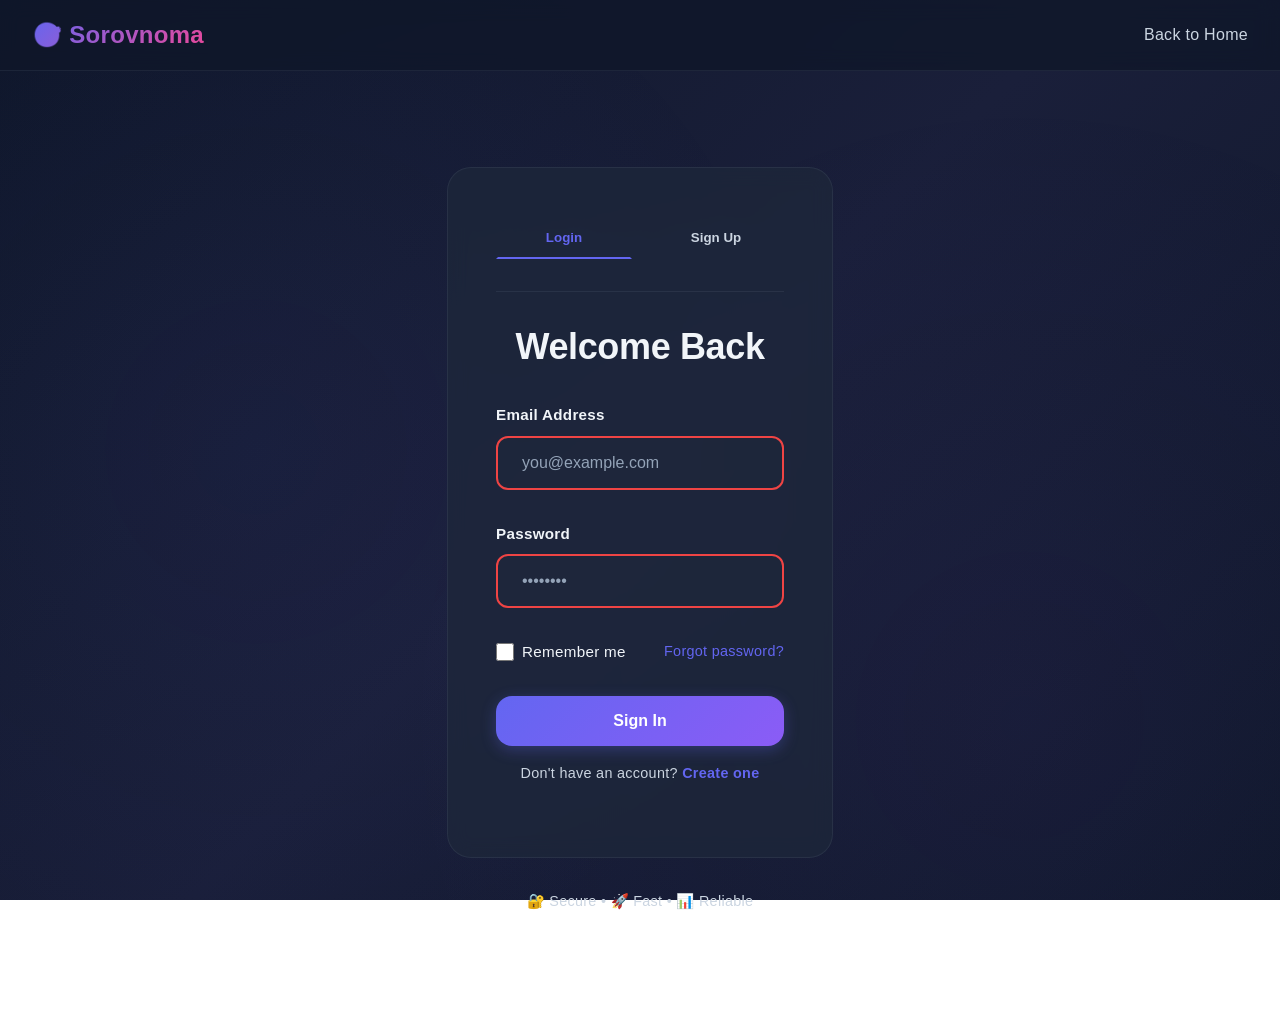
==== auth.html @ db1a95a3 "Add core survey application with authentication and state management" ====
<!DOCTYPE html>
<html lang="en">
<head>
  <meta charset="UTF-8" />
  <meta name="viewport" content="width=device-width, initial-scale=1.0" />
  <title>Login / Sign Up - Sorovnoma</title>
  <link rel="stylesheet" href="styles.css" />
</head>
<body>
  <!-- Navigation -->
  <nav>
    <div class="nav-container">
      <div class="nav-logo">🎯 Sorovnoma</div>
      <div style="flex: 1"></div>
      <a href="index.html" class="nav-link">Back to Home</a>
    </div>
  </nav>

  <!-- Main Content -->
  <main class="page" style="display: flex; align-items: center; justify-content: center; min-height: calc(100vh - 200px)">
    <div style="width: 100%; max-width: 450px; padding: 2rem">
      <!-- Auth Container -->
      <div class="glass" style="padding: 3rem; border-radius: 24px">
        <!-- Tabs -->
        <div
          style="
            display: grid;
            grid-template-columns: 1fr 1fr;
            gap: 1rem;
            margin-bottom: 2rem;
            padding-bottom: 2rem;
            border-bottom: 1px solid rgba(148, 163, 184, 0.1);
          "
        >
          <button
            class="btn-tab active"
            id="tab-login"
            onclick="switchTab('login')"
            style="
              background: transparent;
              border: 2px solid transparent;
              border-bottom: 2px solid var(--primary);
              color: var(--primary);
              padding: 0.75rem;
              font-weight: 600;
              transition: all var(--transition-base);
            "
          >
            Login
          </button>
          <button
            class="btn-tab"
            id="tab-signup"
            onclick="switchTab('signup')"
            style="
              background: transparent;
              border: 2px solid transparent;
              color: var(--text-secondary);
              padding: 0.75rem;
              font-weight: 600;
              transition: all var(--transition-base);
            "
          >
            Sign Up
          </button>
        </div>

        <!-- Login Form -->
        <form id="login-form" class="auth-form" style="display: block">
          <h2 style="text-align: center; margin-bottom: 2rem">Welcome Back</h2>

          <div class="form-group">
            <label>Email Address</label>
            <input
              type="email"
              id="login-email"
              data-field="login-email"
              placeholder="you@example.com"
              required
            />
            <div class="form-error"></div>
          </div>

          <div class="form-group">
            <label>Password</label>
            <input
              type="password"
              id="login-password"
              data-field="login-password"
              placeholder="••••••••"
              required
            />
            <div class="form-error"></div>
          </div>

          <div style="display: flex; justify-content: space-between; align-items: center; margin-bottom: 2rem">
            <label style="display: flex; align-items: center; margin: 0; font-weight: 400">
              <input
                type="checkbox"
                id="remember-me"
                style="width: 18px; height: 18px; margin-right: 0.5rem"
              />
              Remember me
            </label>
            <a href="#" style="font-size: 0.9rem; color: var(--primary)">Forgot password?</a>
          </div>

          <button type="submit" class="btn btn-primary" style="width: 100%; margin-bottom: 1rem">
            Sign In
          </button>

          <p style="text-align: center; color: var(--text-secondary); font-size: 0.9rem">
            Don't have an account?
            <a href="#" onclick="switchTab('signup')" style="color: var(--primary); font-weight: 600">
              Create one
            </a>
          </p>
        </form>

        <!-- Signup Form -->
        <form id="signup-form" class="auth-form" style="display: none">
          <h2 style="text-align: center; margin-bottom: 2rem">Create Account</h2>

          <div class="form-group">
            <label>Full Name</label>
            <input
              type="text"
              id="signup-fullname"
              data-field="signup-fullname"
              placeholder="John Doe"
              required
            />
            <div class="form-error"></div>
          </div>

          <div class="form-group">
            <label>Email Address</label>
            <input
              type="email"
              id="signup-email"
              data-field="signup-email"
              placeholder="you@example.com"
              required
            />
            <div class="form-error"></div>
          </div>

          <div class="form-group">
            <label>Password</label>
            <input
              type="password"
              id="signup-password"
              data-field="signup-password"
              placeholder="••••••••"
              required
            />
            <div class="password-strength">
              <div class="password-strength-bar" id="password-strength-bar"></div>
            </div>
            <div class="password-strength-text" id="password-strength-text">
              At least 8 characters
            </div>
            <div class="form-error"></div>
          </div>

          <div class="form-group">
            <label>Confirm Password</label>
            <input
              type="password"
              id="signup-confirm"
              data-field="signup-confirm"
              placeholder="••••••••"
              required
            />
            <div class="form-error"></div>
          </div>

          <div style="display: flex; align-items: flex-start; gap: 0.75rem; margin-bottom: 2rem">
            <input
              type="checkbox"
              id="terms"
              style="width: 18px; height: 18px; margin-top: 2px; flex-shrink: 0"
              required
            />
            <label style="font-weight: 400; margin: 0">
              I agree to the Terms of Service and Privacy Policy
            </label>
          </div>

          <button type="submit" class="btn btn-primary" style="width: 100%; margin-bottom: 1rem">
            Create Account
          </button>

          <p style="text-align: center; color: var(--text-secondary); font-size: 0.9rem">
            Already have an account?
            <a href="#" onclick="switchTab('login')" style="color: var(--primary); font-weight: 600">
              Sign in
            </a>
          </p>
        </form>
      </div>

      <!-- Trust Indicators -->
      <div style="margin-top: 2rem; text-align: center; color: var(--text-tertiary); font-size: 0.9rem">
        <p>🔐 Secure • 🚀 Fast • 📊 Reliable</p>
      </div>
    </div>
  </main>

  <!-- Modal -->
  <div id="modal-overlay" class="modal-overlay"></div>

  <script src="app.js"></script>
  <script>
    // Tab switching
    function switchTab(tab) {
      // Update buttons
      const loginTab = document.getElementById('tab-login');
      const signupTab = document.getElementById('tab-signup');

      if (tab === 'login') {
        loginTab.style.borderBottomColor = 'var(--primary)';
        loginTab.style.color = 'var(--primary)';
        signupTab.style.borderBottomColor = 'transparent';
        signupTab.style.color = 'var(--text-secondary)';

        document.getElementById('login-form').style.display = 'block';
        document.getElementById('signup-form').style.display = 'none';
      } else {
        loginTab.style.borderBottomColor = 'transparent';
        loginTab.style.color = 'var(--text-secondary)';
        signupTab.style.borderBottomColor = 'var(--primary)';
        signupTab.style.color = 'var(--primary)';

        document.getElementById('login-form').style.display = 'none';
        document.getElementById('signup-form').style.display = 'block';
      }

      FormValidator.clearErrors();
    }

    // Password strength indicator
    document.getElementById('signup-password')?.addEventListener('input', (e) => {
      const password = e.target.value;
      const strength = Auth.getPasswordStrength(password);
      const bar = document.getElementById('password-strength-bar');
      const text = document.getElementById('password-strength-text');

      bar.classList.remove('weak', 'fair', 'strong');
      bar.classList.add(strength);

      if (strength === 'weak') {
        text.textContent = 'Password is weak';
      } else if (strength === 'fair') {
        text.textContent = 'Password is fair - add numbers or symbols for stronger password';
      } else {
        text.textContent = 'Password is strong';
      }
    });

    // Login form submission
    document.getElementById('login-form').addEventListener('submit', (e) => {
      e.preventDefault();
      FormValidator.clearErrors();

      const email = document.getElementById('login-email').value;
      const password = document.getElementById('login-password').value;

      const result = Auth.signin(email, password);

      if (result.success) {
        Toast.success('Logged in successfully! Redirecting...');
        setTimeout(() => {
          const returnUrl = AppState.returnUrl;
          sessionStorage.removeItem('returnUrl');
          window.location.href = returnUrl || 'index.html';
        }, 500);
      } else {
        Object.entries(result.errors).forEach(([field, message]) => {
          FormValidator.showError(field === 'email' ? 'login-email' : 'login-password', message);
        });
      }
    });

    // Signup form submission
    document.getElementById('signup-form').addEventListener('submit', (e) => {
      e.preventDefault();
      FormValidator.clearErrors();

      const fullName = document.getElementById('signup-fullname').value;
      const email = document.getElementById('signup-email').value;
      const password = document.getElementById('signup-password').value;
      const confirmPassword = document.getElementById('signup-confirm').value;

      // Validate password match
      if (password !== confirmPassword) {
        FormValidator.showError('signup-confirm', 'Passwords do not match');
        return;
      }

      // Validate terms
      if (!document.getElementById('terms').checked) {
        Toast.error('Please agree to the Terms of Service');
        return;
      }

      const result = Auth.signup(fullName, email, password);

      if (result.success) {
        Toast.success('Account created successfully! Redirecting...');
        setTimeout(() => {
          const returnUrl = AppState.returnUrl;
          sessionStorage.removeItem('returnUrl');
          window.location.href = returnUrl || 'index.html';
        }, 500);
      } else {
        Object.entries(result.errors).forEach(([field, message]) => {
          FormValidator.showError(`signup-${field}`, message);
        });
      }
    });

    // Initialize
    window.addEventListener('load', () => {
      updateNavbar();
    });
  </script>
</body>
</html>
---- styles.css ----
/* ====================================
   SURVEY APP - VANILLA CSS
   Premium Glassmorphism Design
   ==================================== */

:root {
  /* Colors */
  --primary: #6366f1;
  --primary-dark: #4f46e5;
  --secondary: #8b5cf6;
  --accent: #ec4899;
  --accent-neon: #00ff88;
  --dark-bg: #0f172a;
  --dark-bg-secondary: #1e293b;
  --dark-card: #1a2332;
  --dark-border: #334155;
  --text-primary: #f1f5f9;
  --text-secondary: #cbd5e1;
  --text-tertiary: #94a3b8;
  --success: #10b981;
  --error: #ef4444;
  --warning: #f59e0b;

  /* Spacing */
  --spacing-xs: 0.5rem;
  --spacing-sm: 1rem;
  --spacing-md: 1.5rem;
  --spacing-lg: 2rem;
  --spacing-xl: 3rem;
  --spacing-2xl: 4rem;

  /* Border Radius */
  --radius-sm: 8px;
  --radius-md: 12px;
  --radius-lg: 16px;
  --radius-xl: 20px;
  --radius-2xl: 24px;

  /* Shadows */
  --shadow-sm: 0 1px 2px rgba(0, 0, 0, 0.3);
  --shadow-md: 0 4px 6px rgba(0, 0, 0, 0.4);
  --shadow-lg: 0 10px 15px rgba(0, 0, 0, 0.5);
  --shadow-xl: 0 20px 25px rgba(0, 0, 0, 0.6);
  --shadow-glow: 0 0 30px rgba(99, 102, 241, 0.3);

  /* Transitions */
  --transition-fast: 150ms ease;
  --transition-base: 300ms ease;
  --transition-slow: 500ms ease;
}

/* ====================================
   RESET & BASE STYLES
   ==================================== */

* {
  margin: 0;
  padding: 0;
  box-sizing: border-box;
}

html {
  scroll-behavior: smooth;
}

body {
  font-family: -apple-system, BlinkMacSystemFont, 'Segoe UI', Roboto, Oxygen,
    Ubuntu, Cantarell, 'Fira Sans', 'Droid Sans', sans-serif;
  background: linear-gradient(135deg, #0f172a 0%, #1a1f3a 50%, #0f172a 100%);
  background-attachment: fixed;
  color: var(--text-primary);
  line-height: 1.6;
  letter-spacing: 0.3px;
  -webkit-font-smoothing: antialiased;
  -moz-osx-font-smoothing: grayscale;
}

/* Subtle texture overlay */
body::before {
  content: '';
  position: fixed;
  top: 0;
  left: 0;
  width: 100%;
  height: 100%;
  background-image: 
    radial-gradient(circle at 20% 50%, rgba(99, 102, 241, 0.05) 0%, transparent 50%),
    radial-gradient(circle at 80% 80%, rgba(139, 92, 246, 0.05) 0%, transparent 50%);
  pointer-events: none;
  z-index: 0;
}

a {
  color: var(--primary);
  text-decoration: none;
  transition: color var(--transition-base);
}

a:hover {
  color: var(--accent);
}

button {
  font-family: inherit;
  cursor: pointer;
  border: none;
  transition: all var(--transition-base);
}

/* ====================================
   TYPOGRAPHY
   ==================================== */

h1 {
  font-size: 3rem;
  font-weight: 700;
  letter-spacing: -0.02em;
  line-height: 1.2;
  margin-bottom: var(--spacing-lg);
}

h2 {
  font-size: 2.25rem;
  font-weight: 700;
  letter-spacing: -0.01em;
  line-height: 1.3;
  margin-bottom: var(--spacing-md);
}

h3 {
  font-size: 1.5rem;
  font-weight: 600;
  margin-bottom: var(--spacing-sm);
}

h4 {
  font-size: 1.25rem;
  font-weight: 600;
  margin-bottom: var(--spacing-sm);
}

p {
  color: var(--text-secondary);
  margin-bottom: var(--spacing-md);
}

/* ====================================
   GLASS MORPHISM COMPONENT
   ==================================== */

.glass {
  background: rgba(30, 41, 59, 0.7);
  backdrop-filter: blur(10px);
  -webkit-backdrop-filter: blur(10px);
  border: 1px solid rgba(148, 163, 184, 0.1);
  border-radius: var(--radius-xl);
}

.glass-sm {
  background: rgba(30, 41, 59, 0.6);
  backdrop-filter: blur(8px);
  -webkit-backdrop-filter: blur(8px);
  border: 1px solid rgba(148, 163, 184, 0.08);
  border-radius: var(--radius-lg);
}

/* ====================================
   BUTTONS
   ==================================== */

.btn {
  padding: var(--spacing-sm) var(--spacing-lg);
  border-radius: var(--radius-lg);
  font-weight: 600;
  font-size: 1rem;
  transition: all var(--transition-base);
  position: relative;
  overflow: hidden;
  display: inline-block;
}

.btn::before {
  content: '';
  position: absolute;
  top: 50%;
  left: 50%;
  width: 0;
  height: 0;
  border-radius: 50%;
  background: rgba(255, 255, 255, 0.2);
  transform: translate(-50%, -50%);
  transition: width var(--transition-base), height var(--transition-base);
}

.btn:active::before {
  width: 300px;
  height: 300px;
}

.btn-primary {
  background: linear-gradient(135deg, var(--primary) 0%, var(--secondary) 100%);
  color: white;
  box-shadow: 0 4px 15px rgba(99, 102, 241, 0.3);
}

.btn-primary:hover {
  transform: translateY(-2px);
  box-shadow: 0 8px 20px rgba(99, 102, 241, 0.5);
}

.btn-secondary {
  background: transparent;
  color: var(--primary);
  border: 2px solid var(--primary);
}

.btn-secondary:hover {
  background: rgba(99, 102, 241, 0.1);
  border-color: var(--secondary);
  color: var(--secondary);
}

.btn-small {
  padding: var(--spacing-xs) var(--spacing-md);
  font-size: 0.875rem;
}

.btn:disabled {
  opacity: 0.5;
  cursor: not-allowed;
}

/* ====================================
   NAVBAR
   ==================================== */

nav {
  position: sticky;
  top: 0;
  z-index: 1000;
  background: rgba(15, 23, 42, 0.8);
  backdrop-filter: blur(10px);
  -webkit-backdrop-filter: blur(10px);
  border-bottom: 1px solid rgba(148, 163, 184, 0.1);
  padding: var(--spacing-sm) var(--spacing-lg);
}

.nav-container {
  max-width: 1280px;
  margin: 0 auto;
  display: flex;
  justify-content: space-between;
  align-items: center;
}

.nav-logo {
  font-size: 1.5rem;
  font-weight: 700;
  background: linear-gradient(135deg, var(--primary) 0%, var(--accent) 100%);
  -webkit-background-clip: text;
  -webkit-text-fill-color: transparent;
  background-clip: text;
  cursor: pointer;
}

.nav-links {
  display: flex;
  gap: var(--spacing-lg);
  list-style: none;
}

.nav-link {
  color: var(--text-secondary);
  font-weight: 500;
  transition: color var(--transition-base);
  cursor: pointer;
}

.nav-link:hover,
.nav-link.active {
  color: var(--primary);
}

.nav-auth {
  display: flex;
  gap: var(--spacing-md);
}

/* ====================================
   CONTAINER & LAYOUT
   ==================================== */

.container {
  max-width: 1280px;
  margin: 0 auto;
  padding: 0 var(--spacing-lg);
}

.page {
  min-height: 100vh;
  padding-top: var(--spacing-2xl);
  padding-bottom: var(--spacing-2xl);
  position: relative;
  z-index: 1;
}

section {
  margin-bottom: var(--spacing-2xl);
}

/* ====================================
   HERO SECTION
   ==================================== */

.hero {
  text-align: center;
  padding: var(--spacing-2xl) 0;
  animation: fadeInDown 0.8s ease-out;
}

.hero h1 {
  background: linear-gradient(135deg, var(--text-primary) 0%, var(--primary) 100%);
  -webkit-background-clip: text;
  -webkit-text-fill-color: transparent;
  background-clip: text;
  margin-bottom: var(--spacing-md);
}

.hero p {
  font-size: 1.25rem;
  color: var(--text-secondary);
  max-width: 600px;
  margin: 0 auto var(--spacing-xl);
}

.hero-buttons {
  display: flex;
  gap: var(--spacing-md);
  justify-content: center;
  flex-wrap: wrap;
}

/* ====================================
   CARDS
   ==================================== */

.card {
  padding: var(--spacing-lg);
  border-radius: var(--radius-xl);
  transition: all var(--transition-base);
  animation: fadeInUp 0.6s ease-out;
}

.card-glass {
  background: rgba(30, 41, 59, 0.5);
  backdrop-filter: blur(10px);
  -webkit-backdrop-filter: blur(10px);
  border: 1px solid rgba(148, 163, 184, 0.1);
}

.card:hover {
  transform: translateY(-8px);
  border-color: rgba(99, 102, 241, 0.3);
  box-shadow: var(--shadow-glow);
}

.card-icon {
  width: 48px;
  height: 48px;
  background: linear-gradient(135deg, var(--primary) 0%, var(--secondary) 100%);
  border-radius: var(--radius-lg);
  display: flex;
  align-items: center;
  justify-content: center;
  margin-bottom: var(--spacing-md);
  font-size: 1.5rem;
}

/* ====================================
   FORMS & INPUTS
   ==================================== */

.form-group {
  margin-bottom: var(--spacing-lg);
}

label {
  display: block;
  margin-bottom: var(--spacing-xs);
  font-weight: 600;
  color: var(--text-primary);
  font-size: 0.95rem;
}

input,
select,
textarea {
  width: 100%;
  padding: var(--spacing-sm) var(--spacing-md);
  background: rgba(30, 41, 59, 0.4);
  border: 2px solid rgba(148, 163, 184, 0.2);
  border-radius: var(--radius-md);
  color: var(--text-primary);
  font-size: 1rem;
  transition: all var(--transition-base);
  font-family: inherit;
}

input::placeholder,
textarea::placeholder {
  color: var(--text-tertiary);
}

input:focus,
select:focus,
textarea:focus {
  outline: none;
  border-color: var(--primary);
  background: rgba(99, 102, 241, 0.1);
  box-shadow: 0 0 0 3px rgba(99, 102, 241, 0.1);
}

input:invalid {
  border-color: var(--error);
}

/* ====================================
   FORM VALIDATION
   ==================================== */

.form-error {
  color: var(--error);
  font-size: 0.875rem;
  margin-top: var(--spacing-xs);
  display: none;
}

.form-error.show {
  display: block;
}

.form-success {
  color: var(--success);
  font-size: 0.875rem;
  margin-top: var(--spacing-xs);
  display: none;
}

.form-success.show {
  display: block;
}

/* ====================================
   PASSWORD STRENGTH INDICATOR
   ==================================== */

.password-strength {
  height: 4px;
  background: rgba(148, 163, 184, 0.2);
  border-radius: 2px;
  margin-top: var(--spacing-xs);
  overflow: hidden;
}

.password-strength-bar {
  height: 100%;
  width: 0%;
  border-radius: 2px;
  transition: width var(--transition-base), background-color var(--transition-base);
  background-color: var(--error);
}

.password-strength-bar.weak {
  width: 33%;
  background-color: var(--error);
}

.password-strength-bar.fair {
  width: 66%;
  background-color: var(--warning);
}

.password-strength-bar.strong {
  width: 100%;
  background-color: var(--success);
}

.password-strength-text {
  font-size: 0.75rem;
  color: var(--text-tertiary);
  margin-top: 4px;
}

/* ====================================
   CHECKBOX & RADIO
   ==================================== */

.checkbox-group,
.radio-group {
  display: flex;
  flex-direction: column;
  gap: var(--spacing-md);
}

.checkbox-item,
.radio-item {
  display: flex;
  align-items: center;
  cursor: pointer;
  gap: var(--spacing-sm);
}

input[type='checkbox'],
input[type='radio'] {
  width: 20px;
  height: 20px;
  margin: 0;
  cursor: pointer;
  accent-color: var(--primary);
}

/* ====================================
   STAR RATING
   ==================================== */

.star-rating {
  display: flex;
  gap: var(--spacing-sm);
  font-size: 2rem;
}

.star {
  cursor: pointer;
  color: var(--text-tertiary);
  transition: color var(--transition-base);
}

.star:hover,
.star.active {
  color: #fbbf24;
  filter: drop-shadow(0 0 8px rgba(251, 191, 36, 0.5));
}

/* ====================================
   PROGRESS BAR
   ==================================== */

.progress-bar {
  width: 100%;
  height: 8px;
  background: rgba(148, 163, 184, 0.2);
  border-radius: 10px;
  overflow: hidden;
  margin: var(--spacing-md) 0;
}

.progress-fill {
  height: 100%;
  background: linear-gradient(90deg, var(--primary) 0%, var(--secondary) 100%);
  border-radius: 10px;
  transition: width var(--transition-slow);
}

/* ====================================
   STEPPER
   ==================================== */

.stepper {
  display: flex;
  justify-content: space-between;
  align-items: center;
  margin-bottom: var(--spacing-2xl);
}

.step {
  display: flex;
  flex-direction: column;
  align-items: center;
  flex: 1;
  position: relative;
}

.step-number {
  width: 48px;
  height: 48px;
  border-radius: 50%;
  background: rgba(30, 41, 59, 0.8);
  border: 2px solid var(--dark-border);
  display: flex;
  align-items: center;
  justify-content: center;
  font-weight: 700;
  color: var(--text-tertiary);
  transition: all var(--transition-base);
  z-index: 2;
}

.step.active .step-number {
  background: linear-gradient(135deg, var(--primary) 0%, var(--secondary) 100%);
  border-color: var(--primary);
  color: white;
  box-shadow: 0 0 20px rgba(99, 102, 241, 0.5);
}

.step.completed .step-number {
  background: var(--success);
  border-color: var(--success);
  color: white;
}

.step-label {
  margin-top: var(--spacing-sm);
  font-size: 0.875rem;
  color: var(--text-secondary);
  text-align: center;
}

.step:not(:last-child)::after {
  content: '';
  position: absolute;
  top: 24px;
  left: 50%;
  width: 100%;
  height: 2px;
  background: var(--dark-border);
  z-index: 1;
}

.step.completed:not(:last-child)::after {
  background: var(--success);
}

/* ====================================
   SURVEY CONTAINER
   ==================================== */

.survey-container {
  max-width: 700px;
  margin: 0 auto;
  padding: var(--spacing-2xl);
  background: rgba(30, 41, 59, 0.6);
  backdrop-filter: blur(10px);
  -webkit-backdrop-filter: blur(10px);
  border: 1px solid rgba(148, 163, 184, 0.1);
  border-radius: var(--radius-2xl);
  animation: fadeInScale 0.5s ease-out;
}

.survey-question {
  margin-bottom: var(--spacing-2xl);
}

.survey-controls {
  display: flex;
  gap: var(--spacing-md);
  margin-top: var(--spacing-2xl);
  justify-content: space-between;
}

/* ====================================
   DASHBOARD LAYOUT
   ==================================== */

.dashboard-layout {
  display: grid;
  grid-template-columns: 250px 1fr;
  gap: var(--spacing-lg);
  min-height: 100vh;
}

.sidebar {
  position: sticky;
  top: 100px;
  height: fit-content;
  padding: var(--spacing-lg);
  background: rgba(30, 41, 59, 0.5);
  backdrop-filter: blur(10px);
  -webkit-backdrop-filter: blur(10px);
  border: 1px solid rgba(148, 163, 184, 0.1);
  border-radius: var(--radius-xl);
}

.sidebar-item {
  padding: var(--spacing-sm) var(--spacing-md);
  margin-bottom: var(--spacing-sm);
  border-radius: var(--radius-md);
  color: var(--text-secondary);
  cursor: pointer;
  transition: all var(--transition-base);
  font-weight: 500;
}

.sidebar-item:hover,
.sidebar-item.active {
  background: rgba(99, 102, 241, 0.2);
  color: var(--primary);
}

.main-content {
  padding: var(--spacing-lg);
}

/* ====================================
   STATS GRID
   ==================================== */

.stats-grid {
  display: grid;
  grid-template-columns: repeat(auto-fit, minmax(250px, 1fr));
  gap: var(--spacing-lg);
  margin-bottom: var(--spacing-2xl);
}

.stat-card {
  padding: var(--spacing-lg);
  background: rgba(30, 41, 59, 0.6);
  backdrop-filter: blur(10px);
  -webkit-backdrop-filter: blur(10px);
  border: 1px solid rgba(148, 163, 184, 0.1);
  border-radius: var(--radius-xl);
  text-align: center;
  transition: all var(--transition-base);
}

.stat-card:hover {
  transform: translateY(-4px);
  border-color: rgba(99, 102, 241, 0.3);
  box-shadow: var(--shadow-glow);
}

.stat-value {
  font-size: 2.5rem;
  font-weight: 700;
  color: var(--primary);
  margin-bottom: var(--spacing-sm);
}

.stat-label {
  color: var(--text-secondary);
  font-size: 0.95rem;
}

/* ====================================
   CHART
   ==================================== */

.chart-container {
  padding: var(--spacing-lg);
  background: rgba(30, 41, 59, 0.6);
  backdrop-filter: blur(10px);
  -webkit-backdrop-filter: blur(10px);
  border: 1px solid rgba(148, 163, 184, 0.1);
  border-radius: var(--radius-xl);
  margin-bottom: var(--spacing-2xl);
}

.chart-title {
  margin-bottom: var(--spacing-lg);
}

/* ====================================
   TABLE
   ==================================== */

.table-container {
  padding: var(--spacing-lg);
  background: rgba(30, 41, 59, 0.6);
  backdrop-filter: blur(10px);
  -webkit-backdrop-filter: blur(10px);
  border: 1px solid rgba(148, 163, 184, 0.1);
  border-radius: var(--radius-xl);
  overflow-x: auto;
}

table {
  width: 100%;
  border-collapse: collapse;
}

thead {
  border-bottom: 2px solid rgba(148, 163, 184, 0.2);
}

th {
  padding: var(--spacing-md);
  text-align: left;
  font-weight: 600;
  color: var(--text-primary);
}

td {
  padding: var(--spacing-md);
  border-bottom: 1px solid rgba(148, 163, 184, 0.1);
  color: var(--text-secondary);
}

tbody tr:hover {
  background: rgba(99, 102, 241, 0.05);
}

/* ====================================
   MODAL
   ==================================== */

.modal-overlay {
  position: fixed;
  top: 0;
  left: 0;
  width: 100%;
  height: 100%;
  background: rgba(0, 0, 0, 0.7);
  backdrop-filter: blur(4px);
  -webkit-backdrop-filter: blur(4px);
  display: none;
  align-items: center;
  justify-content: center;
  z-index: 2000;
}

.modal-overlay.show {
  display: flex;
  animation: fadeIn 0.3s ease-out;
}

.modal {
  background: rgba(30, 41, 59, 0.95);
  backdrop-filter: blur(10px);
  -webkit-backdrop-filter: blur(10px);
  border: 1px solid rgba(148, 163, 184, 0.1);
  border-radius: var(--radius-2xl);
  padding: var(--spacing-2xl);
  max-width: 500px;
  width: 90%;
  text-align: center;
  animation: slideUp 0.3s ease-out;
}

.modal-icon {
  font-size: 4rem;
  margin-bottom: var(--spacing-lg);
}

.modal-title {
  margin-bottom: var(--spacing-md);
}

.modal-message {
  color: var(--text-secondary);
  margin-bottom: var(--spacing-lg);
}

.modal-actions {
  display: flex;
  gap: var(--spacing-md);
  justify-content: center;
}

/* ====================================
   TOAST NOTIFICATIONS
   ==================================== */

.toast-container {
  position: fixed;
  bottom: var(--spacing-lg);
  right: var(--spacing-lg);
  z-index: 2000;
  display: flex;
  flex-direction: column;
  gap: var(--spacing-md);
}

.toast {
  padding: var(--spacing-md) var(--spacing-lg);
  background: rgba(30, 41, 59, 0.95);
  backdrop-filter: blur(10px);
  -webkit-backdrop-filter: blur(10px);
  border: 1px solid rgba(148, 163, 184, 0.2);
  border-radius: var(--radius-lg);
  color: var(--text-primary);
  min-width: 300px;
  animation: slideInRight 0.3s ease-out;
  box-shadow: var(--shadow-lg);
}

.toast.success {
  border-left: 4px solid var(--success);
}

.toast.error {
  border-left: 4px solid var(--error);
}

.toast.info {
  border-left: 4px solid var(--primary);
}

/* ====================================
   FOOTER
   ==================================== */

footer {
  background: rgba(15, 23, 42, 0.8);
  backdrop-filter: blur(10px);
  -webkit-backdrop-filter: blur(10px);
  border-top: 1px solid rgba(148, 163, 184, 0.1);
  padding: var(--spacing-2xl) var(--spacing-lg);
  margin-top: var(--spacing-2xl);
}

.footer-content {
  max-width: 1280px;
  margin: 0 auto;
  display: grid;
  grid-template-columns: repeat(auto-fit, minmax(250px, 1fr));
  gap: var(--spacing-lg);
  margin-bottom: var(--spacing-lg);
}

.footer-section h4 {
  margin-bottom: var(--spacing-md);
  color: var(--text-primary);
}

.footer-links {
  display: flex;
  flex-direction: column;
  gap: var(--spacing-sm);
}

.footer-links a {
  color: var(--text-secondary);
}

.footer-links a:hover {
  color: var(--primary);
}

.footer-bottom {
  border-top: 1px solid rgba(148, 163, 184, 0.1);
  padding-top: var(--spacing-lg);
  text-align: center;
  color: var(--text-tertiary);
  font-size: 0.9rem;
}

.social-icons {
  display: flex;
  gap: var(--spacing-md);
  margin-top: var(--spacing-md);
}

.social-icon {
  width: 40px;
  height: 40px;
  border-radius: 50%;
  background: rgba(99, 102, 241, 0.1);
  display: flex;
  align-items: center;
  justify-content: center;
  color: var(--primary);
  transition: all var(--transition-base);
  cursor: pointer;
}

.social-icon:hover {
  background: rgba(99, 102, 241, 0.2);
  transform: translateY(-2px);
}

/* ====================================
   ANIMATIONS
   ==================================== */

@keyframes fadeIn {
  from {
    opacity: 0;
  }
  to {
    opacity: 1;
  }
}

@keyframes fadeInDown {
  from {
    opacity: 0;
    transform: translateY(-20px);
  }
  to {
    opacity: 1;
    transform: translateY(0);
  }
}

@keyframes fadeInUp {
  from {
    opacity: 0;
    transform: translateY(20px);
  }
  to {
    opacity: 1;
    transform: translateY(0);
  }
}

@keyframes fadeInScale {
  from {
    opacity: 0;
    transform: scale(0.95);
  }
  to {
    opacity: 1;
    transform: scale(1);
  }
}

@keyframes slideUp {
  from {
    opacity: 0;
    transform: translateY(20px);
  }
  to {
    opacity: 1;
    transform: translateY(0);
  }
}

@keyframes slideInRight {
  from {
    opacity: 0;
    transform: translateX(100px);
  }
  to {
    opacity: 1;
    transform: translateX(0);
  }
}

@keyframes pulse {
  0%,
  100% {
    opacity: 1;
  }
  50% {
    opacity: 0.5;
  }
}

/* ====================================
   RESPONSIVE DESIGN
   ==================================== */

@media (max-width: 768px) {
  h1 {
    font-size: 2rem;
  }

  h2 {
    font-size: 1.5rem;
  }

  .nav-links {
    gap: var(--spacing-md);
    font-size: 0.9rem;
  }

  .hero {
    padding: var(--spacing-lg) 0;
  }

  .hero h1 {
    font-size: 2rem;
  }

  .hero-buttons {
    flex-direction: column;
  }

  .btn {
    width: 100%;
    text-align: center;
  }

  .dashboard-layout {
    grid-template-columns: 1fr;
  }

  .sidebar {
    position: relative;
    top: 0;
    display: grid;
    grid-template-columns: repeat(auto-fit, minmax(150px, 1fr));
    gap: var(--spacing-md);
    padding: var(--spacing-md);
  }

  .sidebar-item {
    text-align: center;
  }

  .stats-grid {
    grid-template-columns: 1fr;
  }

  .stepper {
    flex-wrap: wrap;
  }

  .step {
    flex: 0 1 calc(50% - 10px);
  }

  .modal {
    padding: var(--spacing-lg);
  }

  .toast-container {
    right: var(--spacing-sm);
    left: var(--spacing-sm);
  }

  .toast {
    min-width: auto;
  }
}

@media (max-width: 480px) {
  :root {
    --spacing-lg: 1.5rem;
    --spacing-xl: 2rem;
    --spacing-2xl: 2.5rem;
  }

  h1 {
    font-size: 1.5rem;
  }

  h2 {
    font-size: 1.25rem;
  }

  nav {
    padding: var(--spacing-sm);
  }

  .nav-links {
    gap: var(--spacing-sm);
    display: none;
  }

  .survey-container {
    padding: var(--spacing-lg);
  }

  .modal {
    width: 95%;
  }
}
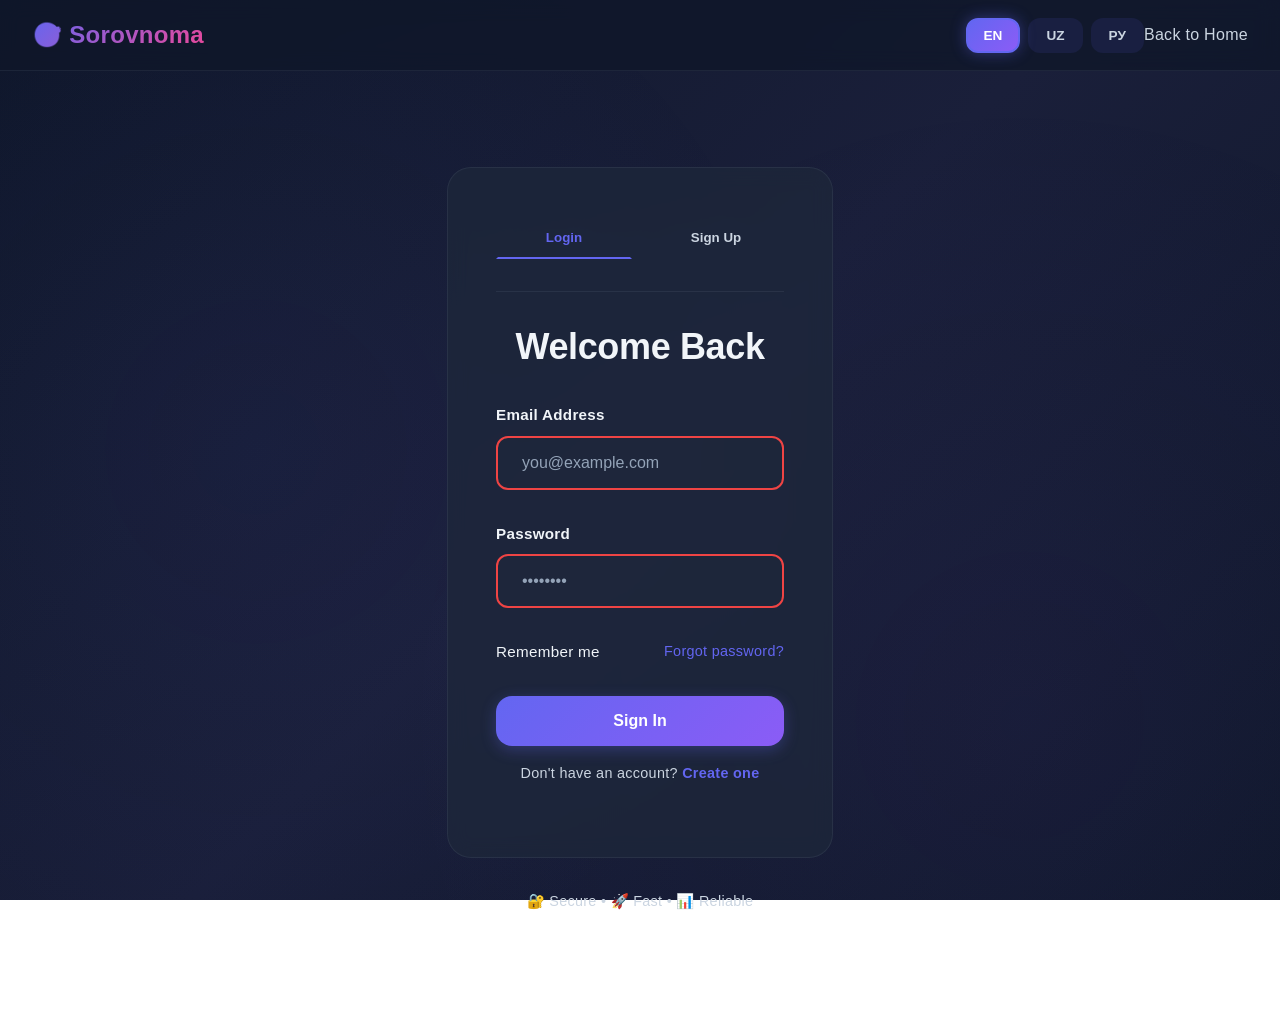
==== commit 6ef3c396: "Add multilingual i18n support and user authentication system" ====
--- a/auth.html
+++ b/auth.html
@@ -12,7 +12,12 @@
     <div class="nav-container">
       <div class="nav-logo">🎯 Sorovnoma</div>
       <div style="flex: 1"></div>
-      <a href="index.html" class="nav-link">Back to Home</a>
+      <div class="language-switcher">
+        <button class="lang-btn active" data-lang="en" onclick="setLanguage('en')">EN</button>
+        <button class="lang-btn" data-lang="uz" onclick="setLanguage('uz')">UZ</button>
+        <button class="lang-btn" data-lang="ru" onclick="setLanguage('ru')">РУ</button>
+      </div>
+      <a href="index.html" class="nav-link" data-i18n="auth.backToHome">Back to Home</a>
     </div>
   </nav>
 
@@ -45,6 +50,7 @@
               font-weight: 600;
               transition: all var(--transition-base);
             "
+            data-i18n="auth.login"
           >
             Login
           </button>
@@ -60,6 +66,7 @@
               font-weight: 600;
               transition: all var(--transition-base);
             "
+            data-i18n="auth.signup"
           >
             Sign Up
           </button>
@@ -67,14 +74,15 @@
 
         <!-- Login Form -->
         <form id="login-form" class="auth-form" style="display: block">
-          <h2 style="text-align: center; margin-bottom: 2rem">Welcome Back</h2>
-
-          <div class="form-group">
-            <label>Email Address</label>
+          <h2 style="text-align: center; margin-bottom: 2rem" data-i18n="auth.welcomeBack">Welcome Back</h2>
+
+          <div class="form-group">
+            <label data-i18n="auth.email">Email Address</label>
             <input
               type="email"
               id="login-email"
               data-field="login-email"
+              data-i18n-placeholder="auth.emailPlaceholder"
               placeholder="you@example.com"
               required
             />
@@ -82,11 +90,12 @@
           </div>
 
           <div class="form-group">
-            <label>Password</label>
+            <label data-i18n="auth.password">Password</label>
             <input
               type="password"
               id="login-password"
               data-field="login-password"
+              data-i18n-placeholder="auth.passwordPlaceholder"
               placeholder="••••••••"
               required
             />
@@ -94,7 +103,7 @@
           </div>
 
           <div style="display: flex; justify-content: space-between; align-items: center; margin-bottom: 2rem">
-            <label style="display: flex; align-items: center; margin: 0; font-weight: 400">
+            <label style="display: flex; align-items: center; margin: 0; font-weight: 400" data-i18n="auth.rememberMe">
               <input
                 type="checkbox"
                 id="remember-me"
@@ -102,16 +111,16 @@
               />
               Remember me
             </label>
-            <a href="#" style="font-size: 0.9rem; color: var(--primary)">Forgot password?</a>
-          </div>
-
-          <button type="submit" class="btn btn-primary" style="width: 100%; margin-bottom: 1rem">
+            <a href="#" style="font-size: 0.9rem; color: var(--primary)" data-i18n="auth.forgotPassword">Forgot password?</a>
+          </div>
+
+          <button type="submit" class="btn btn-primary" style="width: 100%; margin-bottom: 1rem" data-i18n="auth.signIn">
             Sign In
           </button>
 
           <p style="text-align: center; color: var(--text-secondary); font-size: 0.9rem">
-            Don't have an account?
-            <a href="#" onclick="switchTab('signup')" style="color: var(--primary); font-weight: 600">
+            <span data-i18n="auth.dontHaveAccount">Don't have an account?</span>
+            <a href="#" onclick="switchTab('signup')" style="color: var(--primary); font-weight: 600" data-i18n="auth.createOne">
               Create one
             </a>
           </p>
@@ -119,14 +128,15 @@
 
         <!-- Signup Form -->
         <form id="signup-form" class="auth-form" style="display: none">
-          <h2 style="text-align: center; margin-bottom: 2rem">Create Account</h2>
-
-          <div class="form-group">
-            <label>Full Name</label>
+          <h2 style="text-align: center; margin-bottom: 2rem" data-i18n="auth.createAccount">Create Account</h2>
+
+          <div class="form-group">
+            <label data-i18n="auth.fullName">Full Name</label>
             <input
               type="text"
               id="signup-fullname"
               data-field="signup-fullname"
+              data-i18n-placeholder="auth.fullNamePlaceholder"
               placeholder="John Doe"
               required
             />
@@ -134,11 +144,12 @@
           </div>
 
           <div class="form-group">
-            <label>Email Address</label>
+            <label data-i18n="auth.email">Email Address</label>
             <input
               type="email"
               id="signup-email"
               data-field="signup-email"
+              data-i18n-placeholder="auth.emailPlaceholder"
               placeholder="you@example.com"
               required
             />
@@ -146,29 +157,31 @@
           </div>
 
           <div class="form-group">
-            <label>Password</label>
+            <label data-i18n="auth.password">Password</label>
             <input
               type="password"
               id="signup-password"
               data-field="signup-password"
+              data-i18n-placeholder="auth.passwordPlaceholder"
               placeholder="••••••••"
               required
             />
             <div class="password-strength">
               <div class="password-strength-bar" id="password-strength-bar"></div>
             </div>
-            <div class="password-strength-text" id="password-strength-text">
+            <div class="password-strength-text" id="password-strength-text" data-i18n="auth.passwordMin">
               At least 8 characters
             </div>
             <div class="form-error"></div>
           </div>
 
           <div class="form-group">
-            <label>Confirm Password</label>
+            <label data-i18n="auth.confirmPassword">Confirm Password</label>
             <input
               type="password"
               id="signup-confirm"
               data-field="signup-confirm"
+              data-i18n-placeholder="auth.passwordPlaceholder"
               placeholder="••••••••"
               required
             />
@@ -182,18 +195,18 @@
               style="width: 18px; height: 18px; margin-top: 2px; flex-shrink: 0"
               required
             />
-            <label style="font-weight: 400; margin: 0">
+            <label style="font-weight: 400; margin: 0" data-i18n="auth.agreeTerms">
               I agree to the Terms of Service and Privacy Policy
             </label>
           </div>
 
-          <button type="submit" class="btn btn-primary" style="width: 100%; margin-bottom: 1rem">
+          <button type="submit" class="btn btn-primary" style="width: 100%; margin-bottom: 1rem" data-i18n="auth.signup">
             Create Account
           </button>
 
           <p style="text-align: center; color: var(--text-secondary); font-size: 0.9rem">
-            Already have an account?
-            <a href="#" onclick="switchTab('login')" style="color: var(--primary); font-weight: 600">
+            <span data-i18n="auth.alreadyHave">Already have an account?</span>
+            <a href="#" onclick="switchTab('login')" style="color: var(--primary); font-weight: 600" data-i18n="auth.login">
               Sign in
             </a>
           </p>
@@ -202,7 +215,7 @@
 
       <!-- Trust Indicators -->
       <div style="margin-top: 2rem; text-align: center; color: var(--text-tertiary); font-size: 0.9rem">
-        <p>🔐 Secure • 🚀 Fast • 📊 Reliable</p>
+        <p><span data-i18n="auth.secure">🔐 Secure</span> • <span data-i18n="auth.fast">🚀 Fast</span> • <span data-i18n="auth.reliable">📊 Reliable</span></p>
       </div>
     </div>
   </main>
@@ -212,6 +225,27 @@
 
   <script src="app.js"></script>
   <script>
+    document.addEventListener('DOMContentLoaded', () => {
+      updateLanguageButtons();
+      applyTranslations(currentLanguage);
+    });
+
+    function updateLanguageButtons() {
+      document.querySelectorAll('.lang-btn').forEach((btn) => {
+        btn.classList.remove('active');
+        if (btn.dataset.lang === currentLanguage) {
+          btn.classList.add('active');
+        }
+      });
+    }
+
+    // Override setLanguage to update buttons
+    const originalSetLanguage = window.setLanguage;
+    window.setLanguage = function (lang) {
+      originalSetLanguage(lang);
+      updateLanguageButtons();
+    };
+
     // Tab switching
     function switchTab(tab) {
       // Update buttons
@@ -250,11 +284,11 @@
       bar.classList.add(strength);
 
       if (strength === 'weak') {
-        text.textContent = 'Password is weak';
+        text.textContent = getTranslation('auth.passwordWeak');
       } else if (strength === 'fair') {
-        text.textContent = 'Password is fair - add numbers or symbols for stronger password';
+        text.textContent = getTranslation('auth.passwordFair');
       } else {
-        text.textContent = 'Password is strong';
+        text.textContent = getTranslation('auth.passwordStrong');
       }
     });
 
@@ -269,7 +303,7 @@
       const result = Auth.signin(email, password);
 
       if (result.success) {
-        Toast.success('Logged in successfully! Redirecting...');
+        Toast.success(getTranslation('toast.loggedIn'));
         setTimeout(() => {
           const returnUrl = AppState.returnUrl;
           sessionStorage.removeItem('returnUrl');
@@ -294,20 +328,20 @@
 
       // Validate password match
       if (password !== confirmPassword) {
-        FormValidator.showError('signup-confirm', 'Passwords do not match');
+        FormValidator.showError('signup-confirm', getTranslation('errors.passwordMismatch'));
         return;
       }
 
       // Validate terms
       if (!document.getElementById('terms').checked) {
-        Toast.error('Please agree to the Terms of Service');
+        Toast.error(getTranslation('errors.agreeTerms'));
         return;
       }
 
       const result = Auth.signup(fullName, email, password);
 
       if (result.success) {
-        Toast.success('Account created successfully! Redirecting...');
+        Toast.success(getTranslation('toast.accountCreated'));
         setTimeout(() => {
           const returnUrl = AppState.returnUrl;
           sessionStorage.removeItem('returnUrl');
--- a/styles.css
+++ b/styles.css
@@ -287,6 +287,41 @@
 }
 
 /* ====================================
+   LANGUAGE SWITCHER
+   ==================================== */
+
+.language-switcher {
+  display: flex;
+  gap: var(--spacing-xs);
+  align-items: center;
+}
+
+.lang-btn {
+  padding: var(--spacing-xs) var(--spacing-sm);
+  background: rgba(99, 102, 241, 0.1);
+  border: 2px solid transparent;
+  border-radius: var(--radius-md);
+  color: var(--text-secondary);
+  font-weight: 600;
+  font-size: 0.85rem;
+  cursor: pointer;
+  transition: all var(--transition-base);
+  min-width: 45px;
+}
+
+.lang-btn:hover {
+  background: rgba(99, 102, 241, 0.2);
+  color: var(--primary);
+}
+
+.lang-btn.active {
+  background: linear-gradient(135deg, var(--primary) 0%, var(--secondary) 100%);
+  border-color: var(--primary);
+  color: white;
+  box-shadow: 0 0 15px rgba(99, 102, 241, 0.4);
+}
+
+/* ====================================
    CONTAINER & LAYOUT
    ==================================== */
 
@@ -1045,6 +1080,23 @@
   }
 }
 
+@keyframes fadeTransition {
+  0% {
+    opacity: 1;
+  }
+  50% {
+    opacity: 0.7;
+  }
+  100% {
+    opacity: 1;
+  }
+}
+
+[data-i18n],
+[data-i18n-placeholder] {
+  transition: opacity var(--transition-base);
+}
+
 /* ====================================
    RESPONSIVE DESIGN
    ==================================== */
